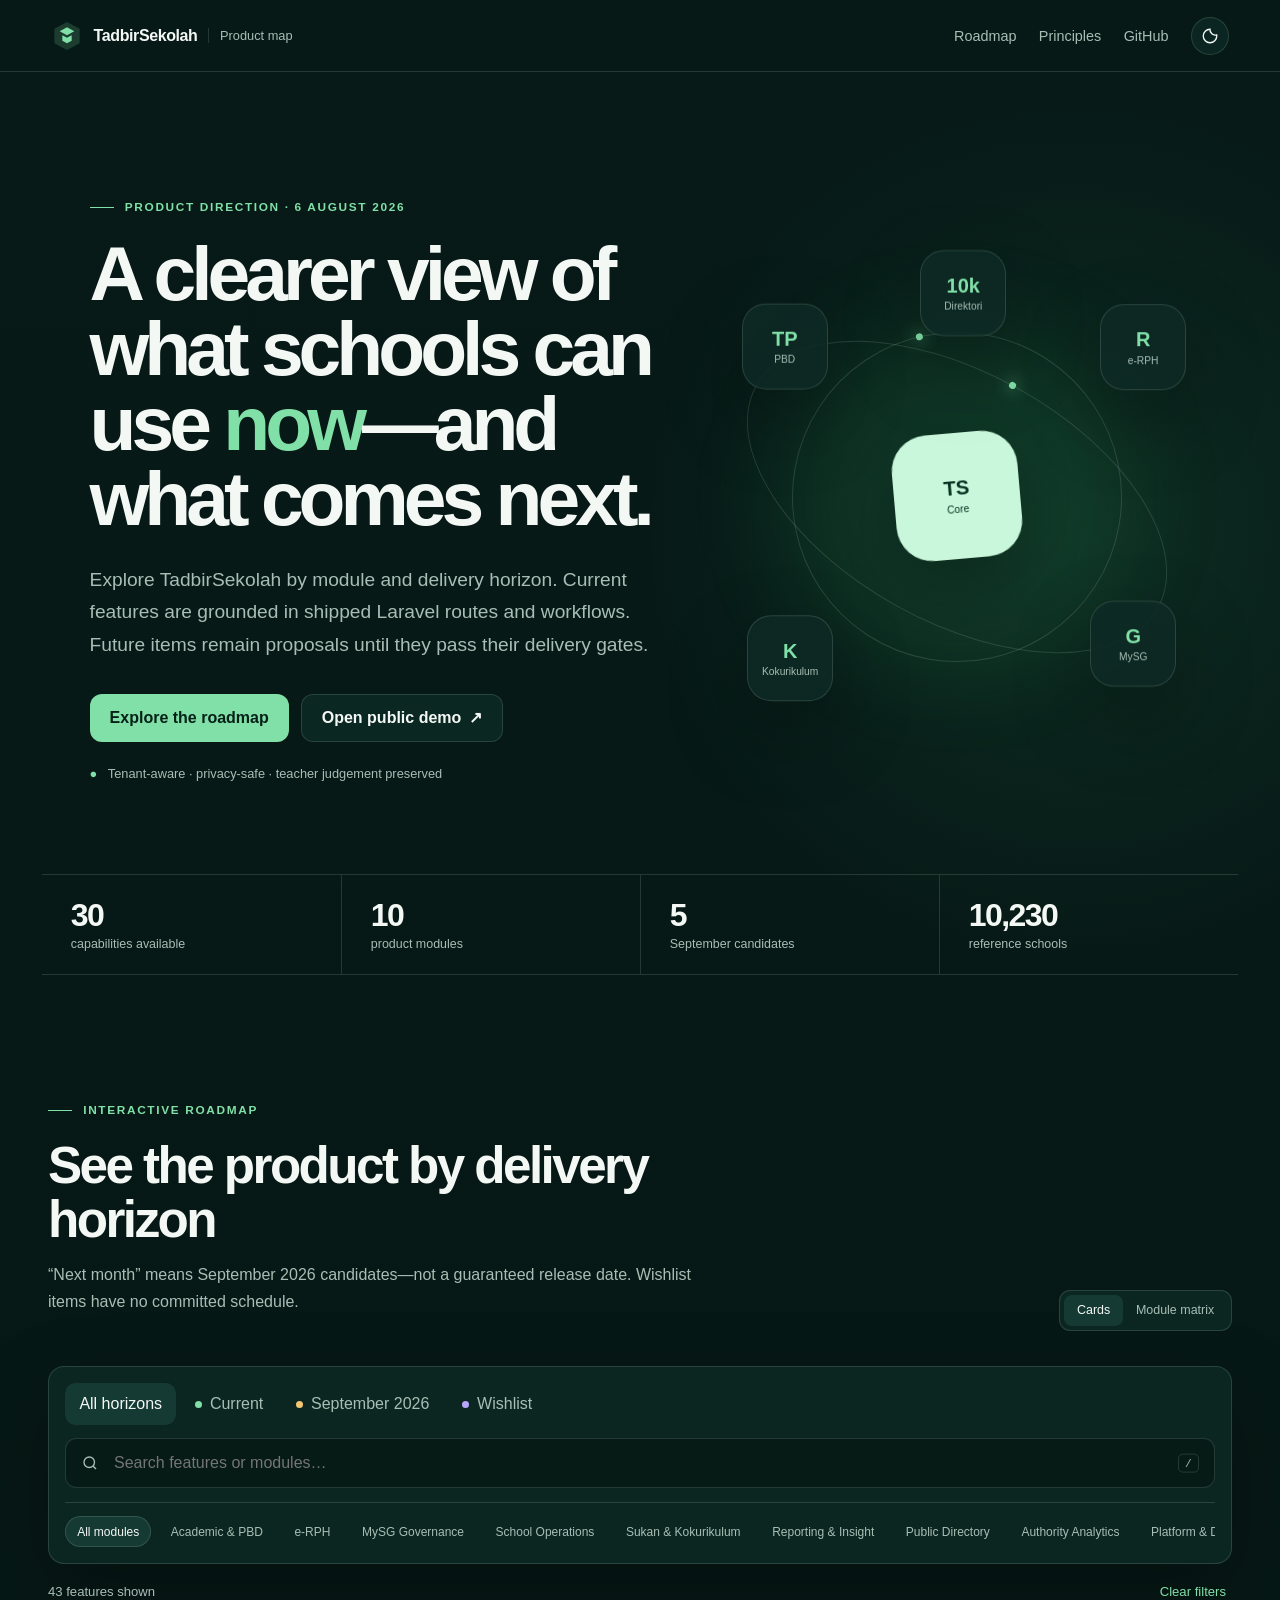
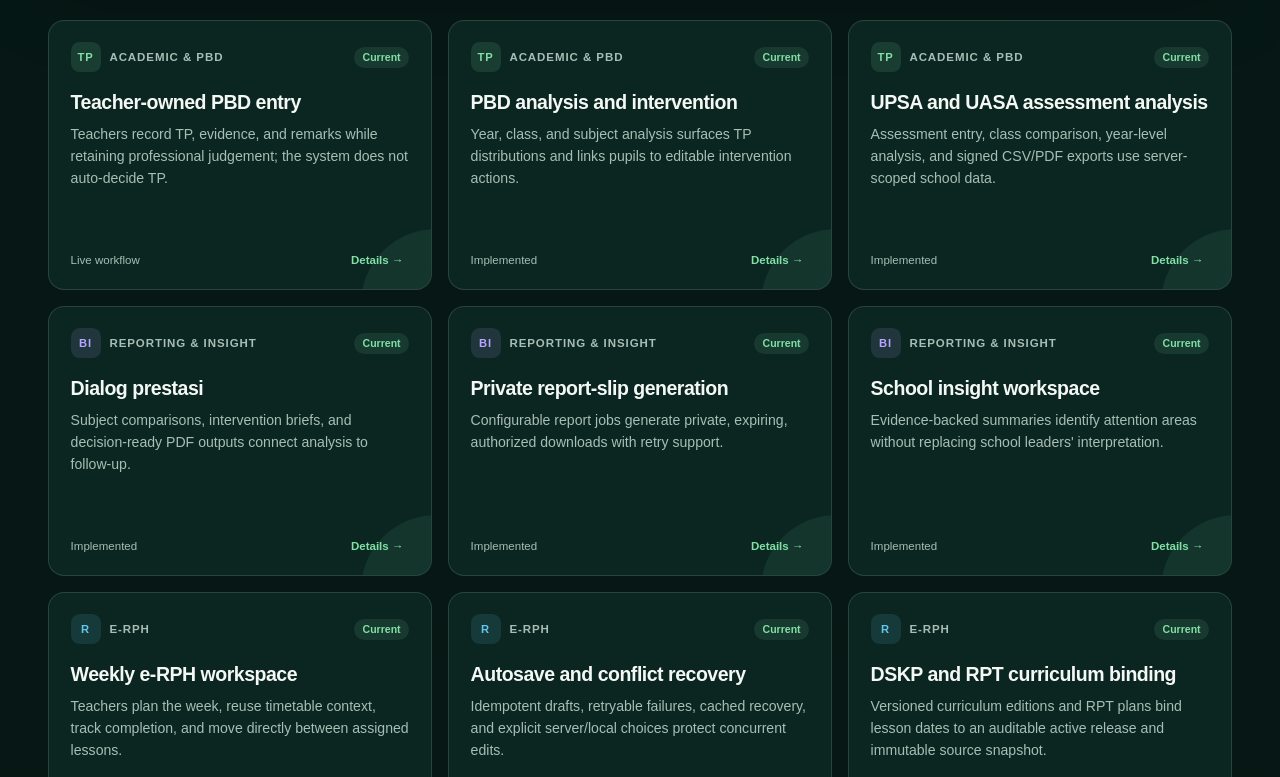
==== index.html @ f1ed51a6 "publish TadbirSekolah product roadmap" ====
<!doctype html>
<html lang="en">
<head>
  <meta charset="utf-8">
  <meta name="viewport" content="width=device-width, initial-scale=1">
  <meta http-equiv="refresh" content="0; url=./TadbirSekolah/">
  <title>mmarifmz · Public project catalogues</title>
  <link rel="canonical" href="https://mmarifmz.github.io/TadbirSekolah/">
</head>
<body>
  <p>Continue to the <a href="./TadbirSekolah/">TadbirSekolah product map</a>.</p>
</body>
</html>
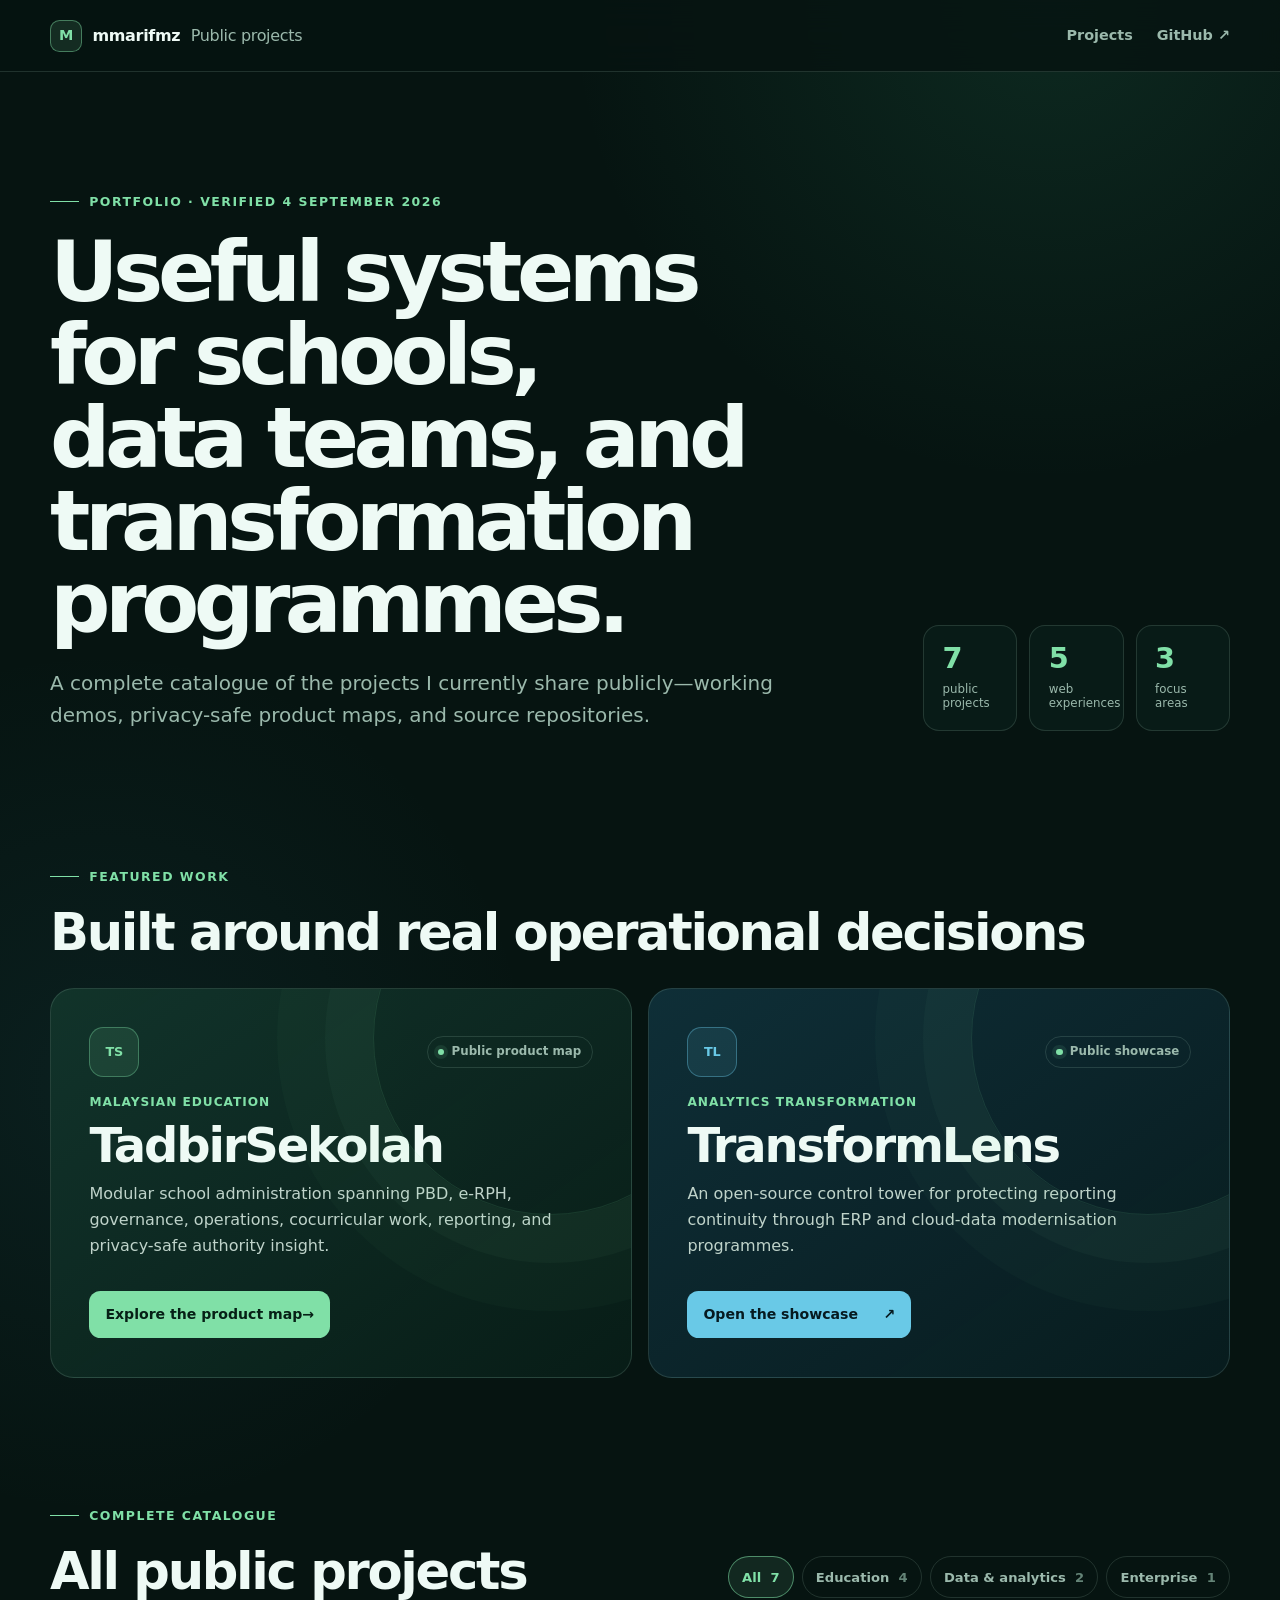
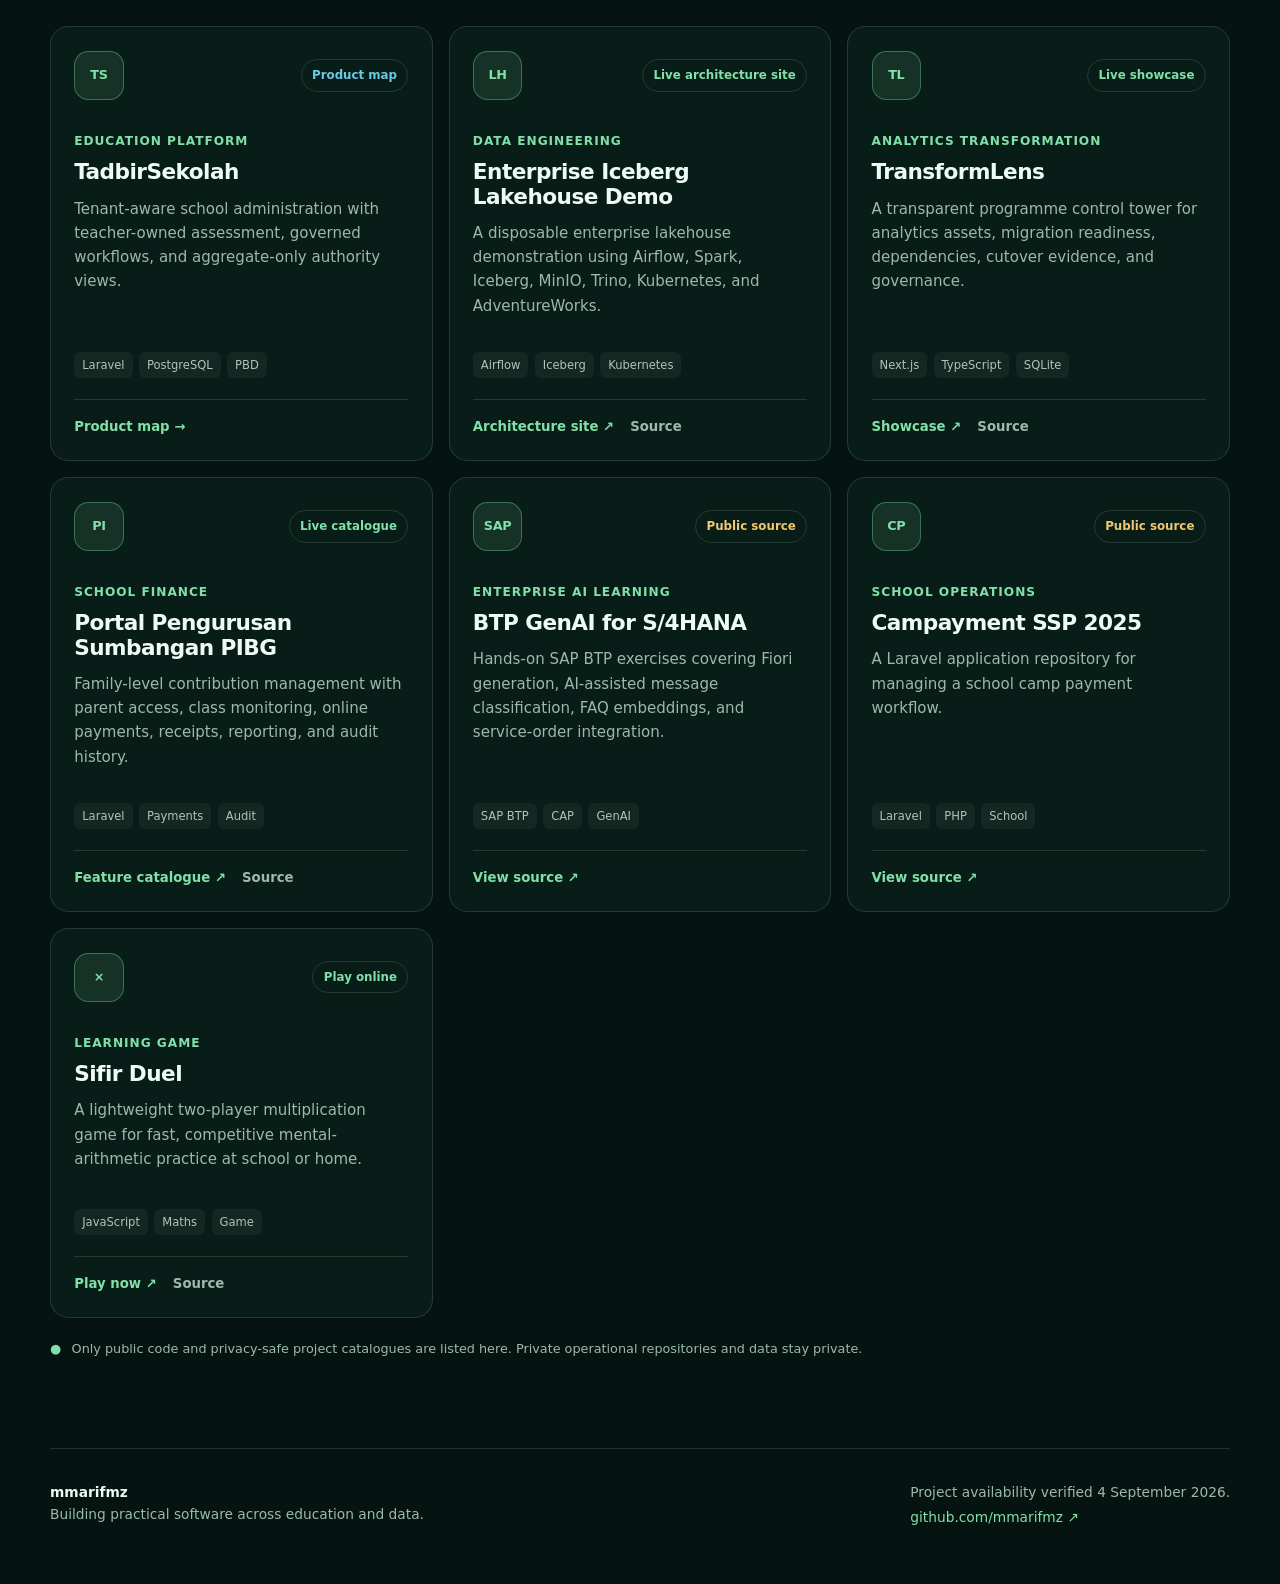
==== commit fc5370e9: "Build public projects portfolio" ====
--- a/index.html
+++ b/index.html
@@ -3,11 +3,161 @@
 <head>
   <meta charset="utf-8">
   <meta name="viewport" content="width=device-width, initial-scale=1">
-  <meta http-equiv="refresh" content="0; url=./TadbirSekolah/">
-  <title>mmarifmz · Public project catalogues</title>
-  <link rel="canonical" href="https://mmarifmz.github.io/TadbirSekolah/">
+  <meta name="description" content="Public projects by mmarifmz across Malaysian education, data engineering, analytics transformation, and enterprise technology.">
+  <meta name="theme-color" content="#071a17">
+  <link rel="icon" href="data:image/svg+xml,%3Csvg xmlns='http://www.w3.org/2000/svg' viewBox='0 0 64 64'%3E%3Crect width='64' height='64' rx='18' fill='%23071a17'/%3E%3Cpath d='M16 17h12v12H16zm20 0h12v12H36zM16 37h12v12H16zm20 0h12v12H36z' fill='%2380e0a7'/%3E%3C/svg%3E">
+  <title>mmarifmz · Public projects</title>
+  <link rel="stylesheet" href="projects.css">
 </head>
 <body>
-  <p>Continue to the <a href="./TadbirSekolah/">TadbirSekolah product map</a>.</p>
+  <a class="skip-link" href="#projects">Skip to projects</a>
+  <header class="site-header">
+    <a class="brand" href="#top" aria-label="mmarifmz public projects home">
+      <span class="brand-mark" aria-hidden="true">M</span>
+      <span>mmarifmz</span>
+      <span class="brand-suffix">Public projects</span>
+    </a>
+    <nav aria-label="Primary navigation">
+      <a href="#projects">Projects</a>
+      <a href="https://github.com/mmarifmz">GitHub <span aria-hidden="true">↗</span></a>
+    </nav>
+  </header>
+
+  <main id="top">
+    <section class="intro" aria-labelledby="page-title">
+      <div class="intro-copy">
+        <p class="eyebrow"><span></span> Portfolio · verified 4 September 2026</p>
+        <h1 id="page-title">Useful systems for schools, data teams, and transformation programmes.</h1>
+        <p class="intro-lead">A complete catalogue of the projects I currently share publicly—working demos, privacy-safe product maps, and source repositories.</p>
+      </div>
+      <div class="intro-stats" aria-label="Portfolio summary">
+        <div><strong>7</strong><span>public projects</span></div>
+        <div><strong>5</strong><span>web experiences</span></div>
+        <div><strong>3</strong><span>focus areas</span></div>
+      </div>
+    </section>
+
+    <section class="featured" aria-labelledby="featured-title">
+      <div class="section-heading">
+        <p class="eyebrow"><span></span> Featured work</p>
+        <h2 id="featured-title">Built around real operational decisions</h2>
+      </div>
+      <div class="featured-grid">
+        <article class="featured-card education">
+          <div class="featured-top">
+            <span class="project-icon">TS</span>
+            <span class="status"><i></i> Public product map</span>
+          </div>
+          <div>
+            <p class="project-type">Malaysian education</p>
+            <h3>TadbirSekolah</h3>
+            <p>Modular school administration spanning PBD, e-RPH, governance, operations, cocurricular work, reporting, and privacy-safe authority insight.</p>
+          </div>
+          <a class="button" href="./TadbirSekolah/">Explore the product map <span aria-hidden="true">→</span></a>
+        </article>
+
+        <article class="featured-card data">
+          <div class="featured-top">
+            <span class="project-icon">TL</span>
+            <span class="status"><i></i> Public showcase</span>
+          </div>
+          <div>
+            <p class="project-type">Analytics transformation</p>
+            <h3>TransformLens</h3>
+            <p>An open-source control tower for protecting reporting continuity through ERP and cloud-data modernisation programmes.</p>
+          </div>
+          <a class="button" href="https://mmarifmz.github.io/TransformLens/">Open the showcase <span aria-hidden="true">↗</span></a>
+        </article>
+      </div>
+    </section>
+
+    <section class="projects-section" id="projects" aria-labelledby="projects-title">
+      <div class="section-heading split">
+        <div>
+          <p class="eyebrow"><span></span> Complete catalogue</p>
+          <h2 id="projects-title">All public projects</h2>
+        </div>
+        <div class="filters" role="group" aria-label="Filter projects by focus area">
+          <button type="button" class="active" data-filter="all" aria-pressed="true">All <span>7</span></button>
+          <button type="button" data-filter="education" aria-pressed="false">Education <span>4</span></button>
+          <button type="button" data-filter="data" aria-pressed="false">Data &amp; analytics <span>2</span></button>
+          <button type="button" data-filter="enterprise" aria-pressed="false">Enterprise <span>1</span></button>
+        </div>
+      </div>
+
+      <div class="project-grid" id="projectGrid">
+        <article class="project-card" data-category="education">
+          <div class="card-heading"><span class="project-icon">TS</span><span class="availability catalogue">Product map</span></div>
+          <p class="project-type">Education platform</p>
+          <h3>TadbirSekolah</h3>
+          <p>Tenant-aware school administration with teacher-owned assessment, governed workflows, and aggregate-only authority views.</p>
+          <ul class="tags" aria-label="Technologies and topics"><li>Laravel</li><li>PostgreSQL</li><li>PBD</li></ul>
+          <div class="card-actions"><a href="./TadbirSekolah/">Product map <span aria-hidden="true">→</span></a></div>
+        </article>
+
+        <article class="project-card" data-category="data">
+          <div class="card-heading"><span class="project-icon">LH</span><span class="availability live">Live architecture site</span></div>
+          <p class="project-type">Data engineering</p>
+          <h3>Enterprise Iceberg Lakehouse Demo</h3>
+          <p>A disposable enterprise lakehouse demonstration using Airflow, Spark, Iceberg, MinIO, Trino, Kubernetes, and AdventureWorks.</p>
+          <ul class="tags" aria-label="Technologies and topics"><li>Airflow</li><li>Iceberg</li><li>Kubernetes</li></ul>
+          <div class="card-actions"><a href="https://mmarifmz.github.io/enterprise-iceberg-lakehouse-demo/">Architecture site <span aria-hidden="true">↗</span></a><a class="secondary-link" href="https://github.com/mmarifmz/enterprise-iceberg-lakehouse-demo">Source</a></div>
+        </article>
+
+        <article class="project-card" data-category="data">
+          <div class="card-heading"><span class="project-icon">TL</span><span class="availability live">Live showcase</span></div>
+          <p class="project-type">Analytics transformation</p>
+          <h3>TransformLens</h3>
+          <p>A transparent programme control tower for analytics assets, migration readiness, dependencies, cutover evidence, and governance.</p>
+          <ul class="tags" aria-label="Technologies and topics"><li>Next.js</li><li>TypeScript</li><li>SQLite</li></ul>
+          <div class="card-actions"><a href="https://mmarifmz.github.io/TransformLens/">Showcase <span aria-hidden="true">↗</span></a><a class="secondary-link" href="https://github.com/mmarifmz/TransformLens">Source</a></div>
+        </article>
+
+        <article class="project-card" data-category="education">
+          <div class="card-heading"><span class="project-icon">PI</span><span class="availability live">Live catalogue</span></div>
+          <p class="project-type">School finance</p>
+          <h3>Portal Pengurusan Sumbangan PIBG</h3>
+          <p>Family-level contribution management with parent access, class monitoring, online payments, receipts, reporting, and audit history.</p>
+          <ul class="tags" aria-label="Technologies and topics"><li>Laravel</li><li>Payments</li><li>Audit</li></ul>
+          <div class="card-actions"><a href="https://mmarifmz.github.io/portal_pengurusan_yuran_pibg/">Feature catalogue <span aria-hidden="true">↗</span></a><a class="secondary-link" href="https://github.com/mmarifmz/portal_pengurusan_yuran_pibg">Source</a></div>
+        </article>
+
+        <article class="project-card" data-category="enterprise">
+          <div class="card-heading"><span class="project-icon">SAP</span><span class="availability source">Public source</span></div>
+          <p class="project-type">Enterprise AI learning</p>
+          <h3>BTP GenAI for S/4HANA</h3>
+          <p>Hands-on SAP BTP exercises covering Fiori generation, AI-assisted message classification, FAQ embeddings, and service-order integration.</p>
+          <ul class="tags" aria-label="Technologies and topics"><li>SAP BTP</li><li>CAP</li><li>GenAI</li></ul>
+          <div class="card-actions"><a href="https://github.com/mmarifmz/BTPGenAI4S4_STUNDENTH53">View source <span aria-hidden="true">↗</span></a></div>
+        </article>
+
+        <article class="project-card" data-category="education">
+          <div class="card-heading"><span class="project-icon">CP</span><span class="availability source">Public source</span></div>
+          <p class="project-type">School operations</p>
+          <h3>Campayment SSP 2025</h3>
+          <p>A Laravel application repository for managing a school camp payment workflow.</p>
+          <ul class="tags" aria-label="Technologies and topics"><li>Laravel</li><li>PHP</li><li>School</li></ul>
+          <div class="card-actions"><a href="https://github.com/mmarifmz/campayment_ssp_2025">View source <span aria-hidden="true">↗</span></a></div>
+        </article>
+
+        <article class="project-card" data-category="education">
+          <div class="card-heading"><span class="project-icon">×</span><span class="availability live">Play online</span></div>
+          <p class="project-type">Learning game</p>
+          <h3>Sifir Duel</h3>
+          <p>A lightweight two-player multiplication game for fast, competitive mental-arithmetic practice at school or home.</p>
+          <ul class="tags" aria-label="Technologies and topics"><li>JavaScript</li><li>Maths</li><li>Game</li></ul>
+          <div class="card-actions"><a href="https://mmarifmz.github.io/sifir_duel/">Play now <span aria-hidden="true">↗</span></a><a class="secondary-link" href="https://github.com/mmarifmz/sifir_duel">Source</a></div>
+        </article>
+      </div>
+      <p class="privacy-note"><span aria-hidden="true">●</span> Only public code and privacy-safe project catalogues are listed here. Private operational repositories and data stay private.</p>
+    </section>
+  </main>
+
+  <footer>
+    <div><strong>mmarifmz</strong><p>Building practical software across education and data.</p></div>
+    <div><p>Project availability verified 4 September 2026.</p><a href="https://github.com/mmarifmz">github.com/mmarifmz <span aria-hidden="true">↗</span></a></div>
+  </footer>
+
+  <script src="projects.js"></script>
 </body>
 </html>
--- a/projects.css
+++ b/projects.css
@@ -0,0 +1,128 @@
+:root {
+  color-scheme: dark;
+  --bg: #061411;
+  --surface: #0b201b;
+  --line: rgba(199, 237, 220, .14);
+  --text: #eefaf5;
+  --muted: #9bb9ac;
+  --green: #80e0a7;
+  --blue: #69c9e7;
+  --yellow: #f2c76f;
+  --max: 1180px;
+}
+
+* { box-sizing: border-box; }
+html { scroll-behavior: smooth; }
+body {
+  margin: 0;
+  min-width: 320px;
+  background: radial-gradient(circle at 82% 0%, rgba(50, 153, 111, .16), transparent 30rem), radial-gradient(circle at 8% 34%, rgba(50, 133, 153, .1), transparent 27rem), var(--bg);
+  color: var(--text);
+  font-family: Inter, ui-sans-serif, system-ui, -apple-system, BlinkMacSystemFont, "Segoe UI", sans-serif;
+  font-size: 16px;
+  line-height: 1.6;
+}
+
+a { color: inherit; }
+button, a { -webkit-tap-highlight-color: transparent; }
+.skip-link { position: fixed; top: -5rem; left: 1rem; z-index: 10; padding: .7rem 1rem; border-radius: .5rem; background: var(--green); color: #062016; font-weight: 800; }
+.skip-link:focus { top: 1rem; }
+
+.site-header { position: sticky; top: 0; z-index: 5; display: flex; align-items: center; justify-content: space-between; min-height: 72px; padding: 0 max(1.25rem, calc((100vw - var(--max)) / 2)); border-bottom: 1px solid var(--line); background: rgba(6, 20, 17, .84); backdrop-filter: blur(18px); }
+.brand { display: flex; align-items: center; gap: .65rem; text-decoration: none; font-weight: 800; letter-spacing: -.02em; }
+.brand-mark { display: grid; place-items: center; width: 2rem; height: 2rem; border: 1px solid rgba(128, 224, 167, .45); border-radius: .6rem; background: rgba(128, 224, 167, .12); color: var(--green); font-size: .9rem; }
+.brand-suffix { color: var(--muted); font-weight: 500; }
+nav { display: flex; gap: 1.5rem; }
+nav a { color: var(--muted); font-size: .9rem; font-weight: 650; text-decoration: none; }
+nav a:hover, nav a:focus-visible { color: var(--green); }
+
+main, footer { width: min(calc(100% - 2.5rem), var(--max)); margin-inline: auto; }
+.intro { display: grid; grid-template-columns: minmax(0, 1.45fr) minmax(16rem, .55fr); gap: 4rem; align-items: end; padding: 7.5rem 0 6rem; }
+.eyebrow { display: flex; align-items: center; gap: .65rem; margin: 0 0 1.2rem; color: var(--green); font-size: .78rem; font-weight: 800; letter-spacing: .12em; text-transform: uppercase; }
+.eyebrow span { display: block; width: 1.8rem; height: 1px; background: currentColor; }
+h1, h2, h3, p { margin-top: 0; }
+h1 { max-width: 880px; margin-bottom: 1.35rem; font-size: clamp(2.8rem, 6.6vw, 5.7rem); line-height: .98; letter-spacing: -.065em; text-wrap: balance; }
+.intro-lead { max-width: 760px; margin-bottom: 0; color: var(--muted); font-size: clamp(1.05rem, 2vw, 1.25rem); }
+.intro-stats { display: grid; grid-template-columns: repeat(3, 1fr); gap: .75rem; }
+.intro-stats div { min-width: 0; padding: 1.15rem; border: 1px solid var(--line); border-radius: 1rem; background: rgba(11, 32, 27, .68); }
+.intro-stats strong { display: block; color: var(--green); font-size: 1.8rem; line-height: 1; }
+.intro-stats span { display: block; margin-top: .55rem; color: var(--muted); font-size: .74rem; line-height: 1.25; }
+
+.featured, .projects-section { padding: 2.5rem 0 5.5rem; }
+.section-heading { margin-bottom: 1.75rem; }
+.section-heading h2 { margin-bottom: 0; font-size: clamp(2rem, 4vw, 3.2rem); line-height: 1.05; letter-spacing: -.045em; }
+.section-heading.split { display: flex; align-items: end; justify-content: space-between; gap: 2rem; }
+.featured-grid { display: grid; grid-template-columns: repeat(2, 1fr); gap: 1rem; }
+.featured-card { position: relative; display: flex; flex-direction: column; justify-content: space-between; min-height: 390px; overflow: hidden; padding: clamp(1.5rem, 4vw, 2.4rem); border: 1px solid var(--line); border-radius: 1.5rem; background: linear-gradient(145deg, rgba(18, 52, 43, .97), rgba(8, 29, 24, .95)); }
+.featured-card::after { content: ""; position: absolute; top: -8rem; right: -6rem; width: 22rem; height: 22rem; border: 1px solid rgba(128, 224, 167, .12); border-radius: 50%; box-shadow: 0 0 0 3rem rgba(128, 224, 167, .035), 0 0 0 6rem rgba(128, 224, 167, .025); pointer-events: none; }
+.featured-card.data { background: linear-gradient(145deg, rgba(15, 48, 57, .97), rgba(8, 28, 31, .95)); }
+.featured-top, .card-heading, .card-actions { display: flex; align-items: center; justify-content: space-between; gap: 1rem; }
+.project-icon { display: grid; place-items: center; width: 3.1rem; height: 3.1rem; flex: 0 0 auto; border: 1px solid rgba(128, 224, 167, .36); border-radius: .9rem; background: rgba(128, 224, 167, .11); color: var(--green); font-size: .8rem; font-weight: 900; letter-spacing: -.02em; }
+.data .project-icon { border-color: rgba(105, 201, 231, .38); background: rgba(105, 201, 231, .1); color: var(--blue); }
+.status, .availability { display: inline-flex; align-items: center; gap: .45rem; padding: .35rem .65rem; border: 1px solid var(--line); border-radius: 999px; color: var(--muted); font-size: .74rem; font-weight: 700; white-space: nowrap; }
+.status i { width: .4rem; height: .4rem; border-radius: 50%; background: var(--green); box-shadow: 0 0 0 .25rem rgba(128, 224, 167, .1); }
+.project-type { margin-bottom: .55rem; color: var(--green); font-size: .76rem; font-weight: 800; letter-spacing: .08em; text-transform: uppercase; }
+.featured-card h3 { margin-bottom: .75rem; font-size: clamp(2rem, 4vw, 3rem); line-height: 1; letter-spacing: -.045em; }
+.featured-card p:not(.project-type) { max-width: 36rem; color: #bfd3ca; }
+.button { position: relative; z-index: 1; display: flex; align-items: center; justify-content: space-between; width: fit-content; min-width: 14rem; padding: .78rem 1rem; border-radius: .72rem; background: var(--green); color: #062016; font-size: .88rem; font-weight: 850; text-decoration: none; }
+.data .button { background: var(--blue); color: #061a20; }
+.button:hover, .button:focus-visible { transform: translateY(-2px); }
+
+.filters { display: flex; flex-wrap: wrap; gap: .5rem; justify-content: flex-end; }
+.filters button { padding: .6rem .82rem; border: 1px solid var(--line); border-radius: 999px; background: transparent; color: var(--muted); font: inherit; font-size: .82rem; font-weight: 700; cursor: pointer; }
+.filters button span { margin-left: .3rem; color: #648477; }
+.filters button:hover, .filters button:focus-visible, .filters button.active { border-color: rgba(128, 224, 167, .55); background: rgba(128, 224, 167, .1); color: var(--green); }
+.filters button.active span { color: var(--green); }
+.project-grid { display: grid; grid-template-columns: repeat(3, minmax(0, 1fr)); gap: 1rem; }
+.project-card { display: flex; flex-direction: column; min-height: 390px; padding: 1.45rem; border: 1px solid var(--line); border-radius: 1.15rem; background: rgba(11, 32, 27, .78); transition: border-color .2s ease, transform .2s ease, opacity .2s ease; }
+.project-card:hover { border-color: rgba(128, 224, 167, .34); transform: translateY(-3px); }
+.project-card[hidden] { display: none; }
+.project-card .project-type { margin-top: 2rem; }
+.project-card h3 { margin-bottom: .7rem; font-size: 1.35rem; line-height: 1.15; letter-spacing: -.025em; }
+.project-card > p:not(.project-type) { color: var(--muted); font-size: .94rem; }
+.availability.live { color: var(--green); }
+.availability.catalogue { color: var(--blue); }
+.availability.source { color: var(--yellow); }
+.tags { display: flex; flex-wrap: wrap; gap: .4rem; margin: auto 0 1.3rem; padding: 1.2rem 0 0; list-style: none; }
+.tags li { padding: .25rem .5rem; border-radius: .4rem; background: rgba(255, 255, 255, .045); color: #acc6ba; font-size: .72rem; }
+.card-actions { justify-content: flex-start; border-top: 1px solid var(--line); padding-top: 1rem; }
+.card-actions a { color: var(--green); font-size: .83rem; font-weight: 800; text-decoration: none; }
+.card-actions .secondary-link { color: var(--muted); font-weight: 650; }
+.card-actions a:hover, .card-actions a:focus-visible { text-decoration: underline; text-underline-offset: .25rem; }
+.privacy-note { display: flex; align-items: flex-start; gap: .65rem; margin: 1.3rem 0 0; color: var(--muted); font-size: .8rem; }
+.privacy-note span { color: var(--green); }
+
+footer { display: flex; justify-content: space-between; gap: 2rem; padding: 2rem 0 3.5rem; border-top: 1px solid var(--line); color: var(--muted); font-size: .86rem; }
+footer strong { color: var(--text); }
+footer p { margin-bottom: .2rem; }
+footer a { color: var(--green); text-decoration: none; }
+
+@media (max-width: 920px) {
+  .intro { grid-template-columns: 1fr; gap: 2.5rem; padding: 5rem 0 4rem; }
+  .intro-stats { max-width: 34rem; }
+  .project-grid { grid-template-columns: repeat(2, minmax(0, 1fr)); }
+  .section-heading.split { align-items: flex-start; flex-direction: column; }
+  .filters { justify-content: flex-start; }
+}
+
+@media (max-width: 680px) {
+  .site-header { min-height: 64px; }
+  .brand-suffix { display: none; }
+  nav a:first-child { display: none; }
+  main, footer { width: min(calc(100% - 1.5rem), var(--max)); }
+  .intro { padding-top: 4rem; }
+  h1 { font-size: clamp(2.65rem, 14vw, 4.2rem); }
+  .intro-stats { gap: .5rem; }
+  .intro-stats div { padding: .8rem; }
+  .featured-grid, .project-grid { grid-template-columns: 1fr; }
+  .featured-card { min-height: 360px; }
+  .project-card { min-height: 350px; }
+  .filters { width: 100%; flex-wrap: nowrap; overflow-x: auto; padding-bottom: .35rem; }
+  .filters button { flex: 0 0 auto; }
+  footer { flex-direction: column; }
+}
+
+@media (prefers-reduced-motion: reduce) {
+  html { scroll-behavior: auto; }
+  *, *::before, *::after { transition-duration: .01ms !important; }
+}
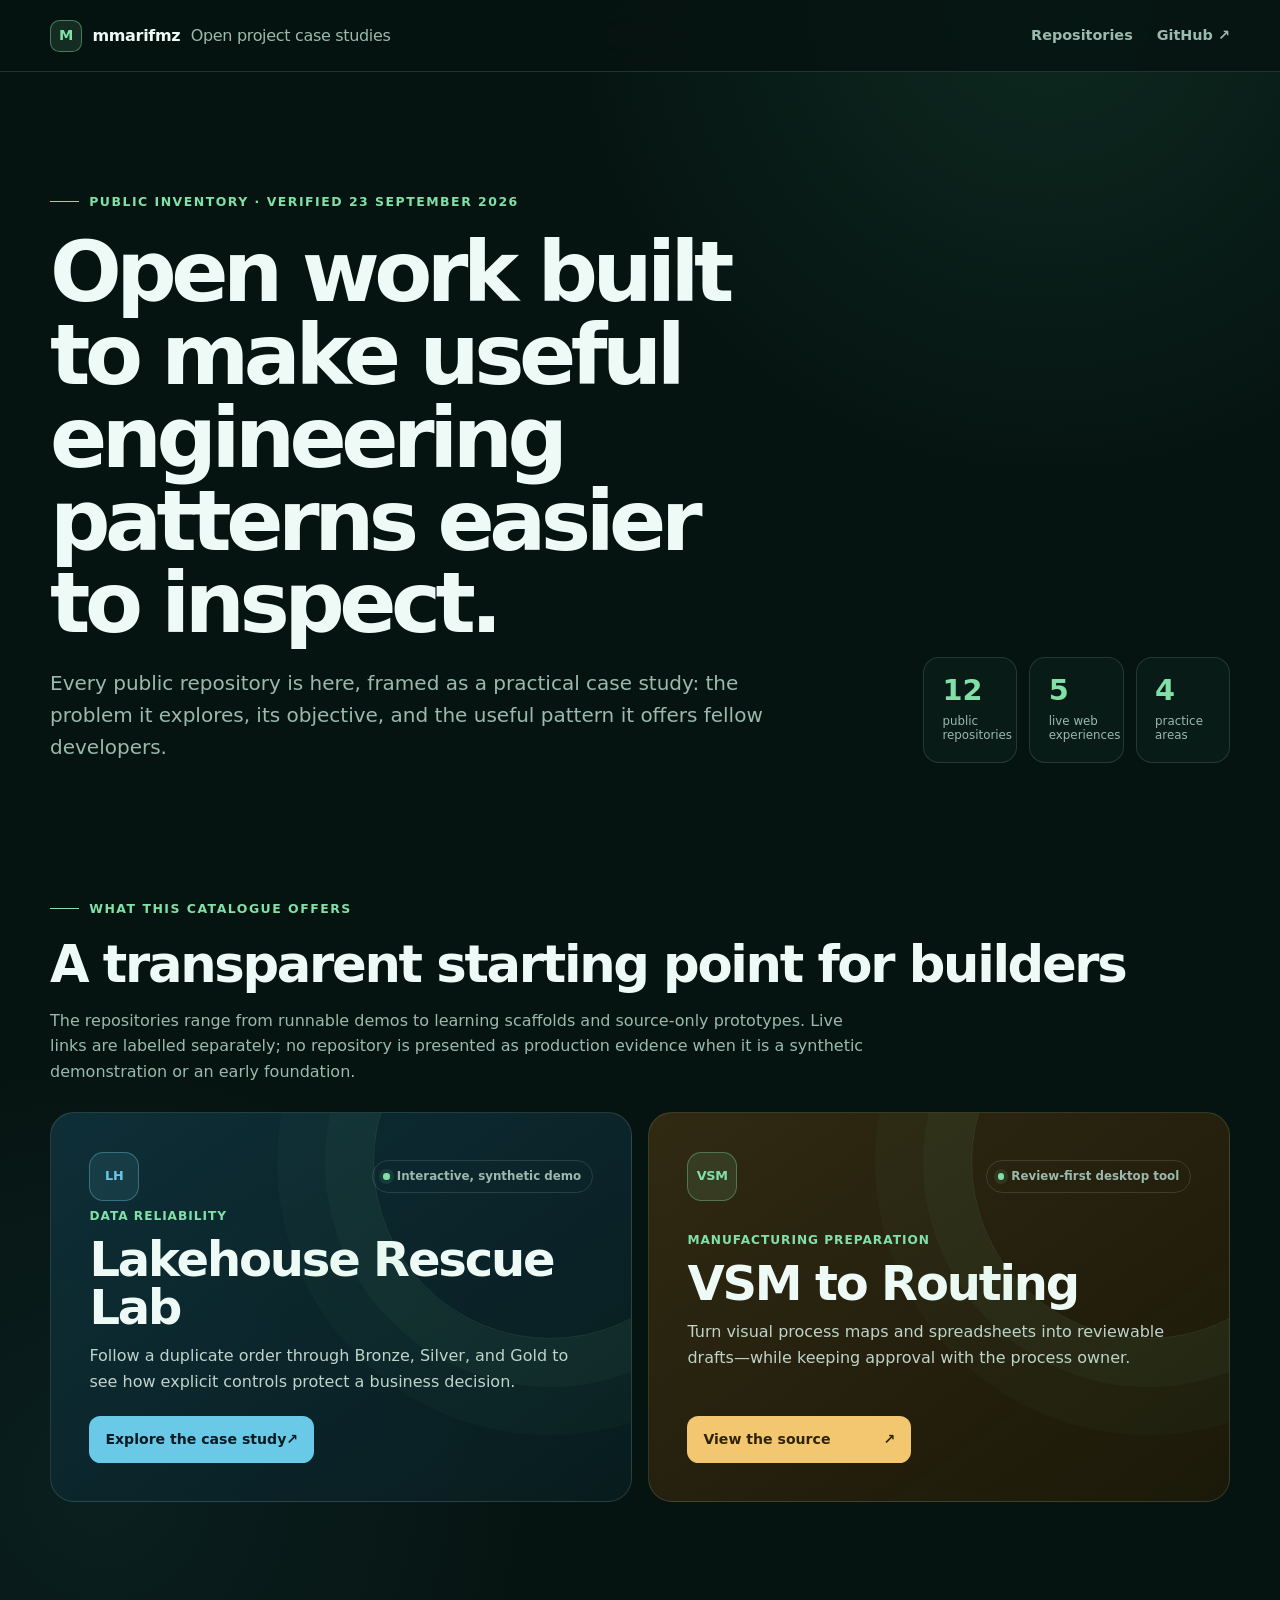
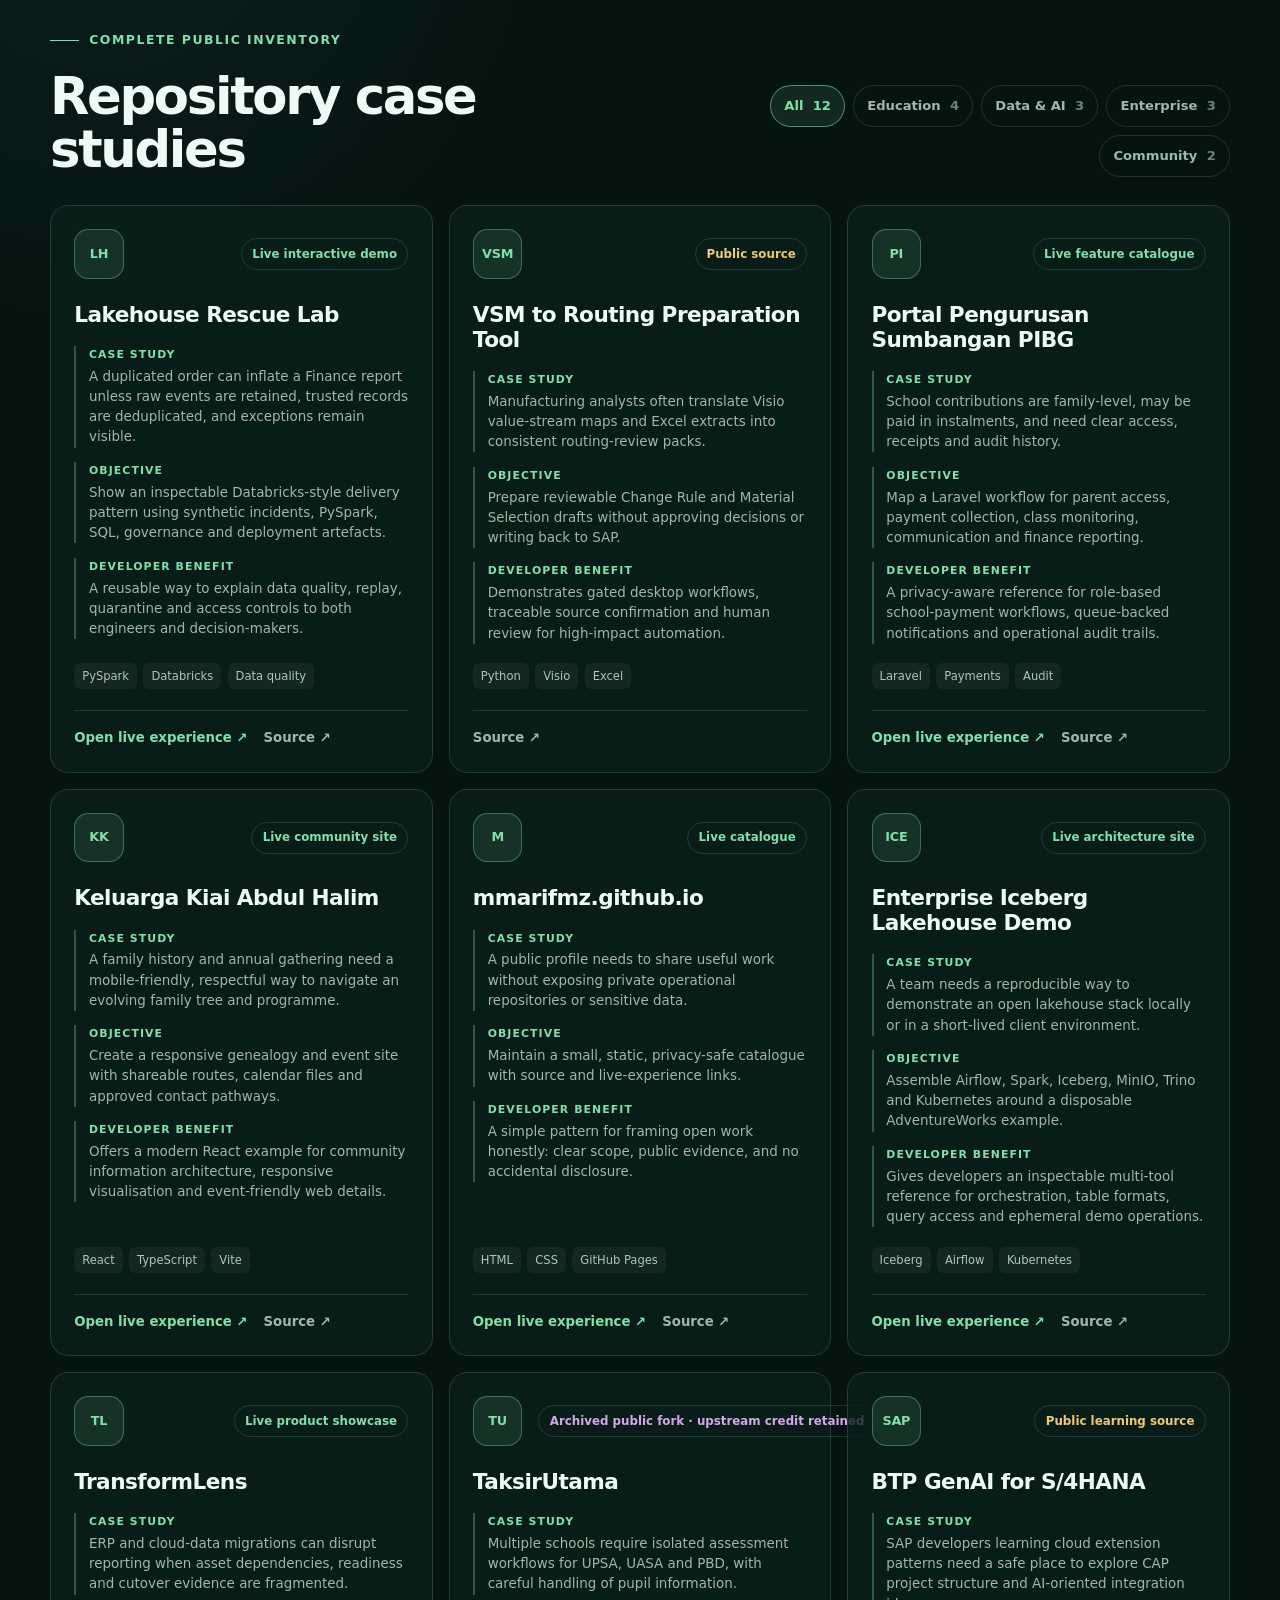
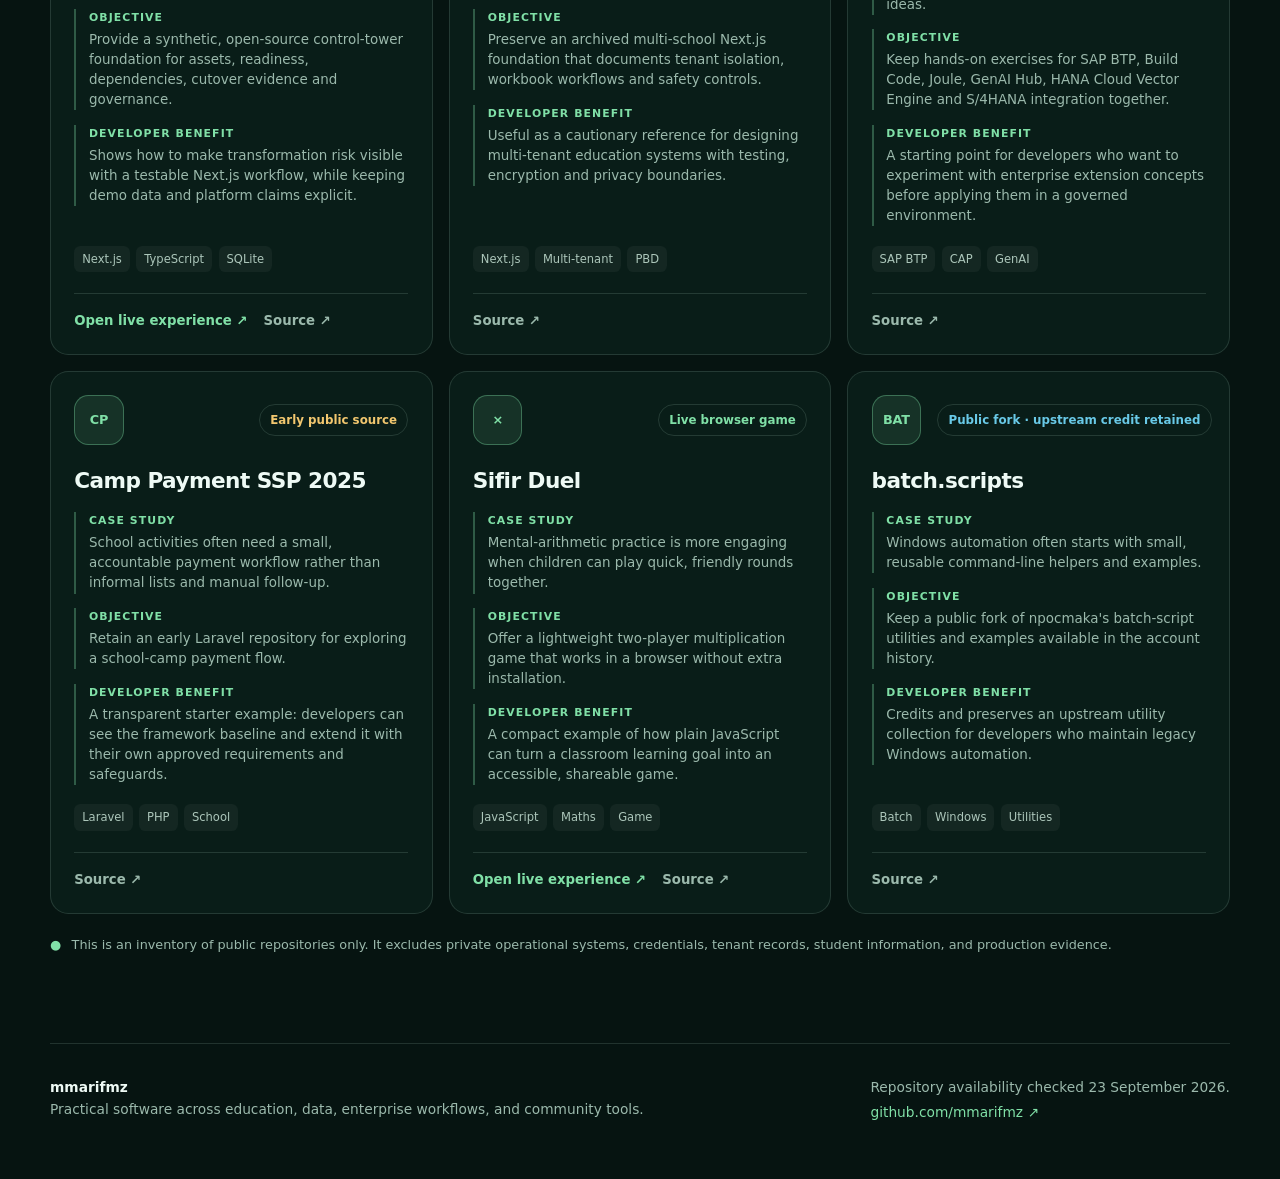
==== commit e232b6b7: "Expand public repository case studies" ====
--- a/index.html
+++ b/index.html
@@ -3,161 +3,37 @@
 <head>
   <meta charset="utf-8">
   <meta name="viewport" content="width=device-width, initial-scale=1">
-  <meta name="description" content="Public projects by mmarifmz across Malaysian education, data engineering, analytics transformation, and enterprise technology.">
+  <meta name="description" content="Public repositories by mmarifmz: case studies, objectives, and practical benefits for developer communities.">
   <meta name="theme-color" content="#071a17">
   <link rel="icon" href="data:image/svg+xml,%3Csvg xmlns='http://www.w3.org/2000/svg' viewBox='0 0 64 64'%3E%3Crect width='64' height='64' rx='18' fill='%23071a17'/%3E%3Cpath d='M16 17h12v12H16zm20 0h12v12H36zM16 37h12v12H16zm20 0h12v12H36z' fill='%2380e0a7'/%3E%3C/svg%3E">
-  <title>mmarifmz · Public projects</title>
+  <title>mmarifmz · Open project case studies</title>
   <link rel="stylesheet" href="projects.css">
 </head>
 <body>
-  <a class="skip-link" href="#projects">Skip to projects</a>
+  <a class="skip-link" href="#projects">Skip to repositories</a>
   <header class="site-header">
-    <a class="brand" href="#top" aria-label="mmarifmz public projects home">
-      <span class="brand-mark" aria-hidden="true">M</span>
-      <span>mmarifmz</span>
-      <span class="brand-suffix">Public projects</span>
-    </a>
-    <nav aria-label="Primary navigation">
-      <a href="#projects">Projects</a>
-      <a href="https://github.com/mmarifmz">GitHub <span aria-hidden="true">↗</span></a>
-    </nav>
+    <a class="brand" href="#top" aria-label="mmarifmz open project case studies home"><span class="brand-mark" aria-hidden="true">M</span><span>mmarifmz</span><span class="brand-suffix">Open project case studies</span></a>
+    <nav aria-label="Primary navigation"><a href="#projects">Repositories</a><a href="https://github.com/mmarifmz">GitHub <span aria-hidden="true">↗</span></a></nav>
   </header>
-
   <main id="top">
     <section class="intro" aria-labelledby="page-title">
-      <div class="intro-copy">
-        <p class="eyebrow"><span></span> Portfolio · verified 4 September 2026</p>
-        <h1 id="page-title">Useful systems for schools, data teams, and transformation programmes.</h1>
-        <p class="intro-lead">A complete catalogue of the projects I currently share publicly—working demos, privacy-safe product maps, and source repositories.</p>
-      </div>
-      <div class="intro-stats" aria-label="Portfolio summary">
-        <div><strong>7</strong><span>public projects</span></div>
-        <div><strong>5</strong><span>web experiences</span></div>
-        <div><strong>3</strong><span>focus areas</span></div>
+      <div class="intro-copy"><p class="eyebrow"><span></span> Public inventory · verified 23 September 2026</p><h1 id="page-title">Open work built to make useful engineering patterns easier to inspect.</h1><p class="intro-lead">Every public repository is here, framed as a practical case study: the problem it explores, its objective, and the useful pattern it offers fellow developers.</p></div>
+      <div class="intro-stats" aria-label="Portfolio summary"><div><strong>12</strong><span>public repositories</span></div><div><strong>5</strong><span>live web experiences</span></div><div><strong>4</strong><span>practice areas</span></div></div>
+    </section>
+    <section class="featured" aria-labelledby="featured-title">
+      <div class="section-heading"><p class="eyebrow"><span></span> What this catalogue offers</p><h2 id="featured-title">A transparent starting point for builders</h2><p class="section-lead">The repositories range from runnable demos to learning scaffolds and source-only prototypes. Live links are labelled separately; no repository is presented as production evidence when it is a synthetic demonstration or an early foundation.</p></div>
+      <div class="featured-grid">
+        <article class="featured-card data"><div class="featured-top"><span class="project-icon">LH</span><span class="status"><i></i> Interactive, synthetic demo</span></div><div><p class="project-type">Data reliability</p><h3>Lakehouse Rescue Lab</h3><p>Follow a duplicate order through Bronze, Silver, and Gold to see how explicit controls protect a business decision.</p></div><a class="button" href="https://mmarifmz.github.io/lakehouse-rescue-lab/">Explore the case study <span aria-hidden="true">↗</span></a></article>
+        <article class="featured-card enterprise"><div class="featured-top"><span class="project-icon">VSM</span><span class="status"><i></i> Review-first desktop tool</span></div><div><p class="project-type">Manufacturing preparation</p><h3>VSM to Routing</h3><p>Turn visual process maps and spreadsheets into reviewable drafts—while keeping approval with the process owner.</p></div><a class="button" href="https://github.com/mmarifmz/vsm-to-routing-preparation-tool">View the source <span aria-hidden="true">↗</span></a></article>
       </div>
     </section>
-
-    <section class="featured" aria-labelledby="featured-title">
-      <div class="section-heading">
-        <p class="eyebrow"><span></span> Featured work</p>
-        <h2 id="featured-title">Built around real operational decisions</h2>
-      </div>
-      <div class="featured-grid">
-        <article class="featured-card education">
-          <div class="featured-top">
-            <span class="project-icon">TS</span>
-            <span class="status"><i></i> Public product map</span>
-          </div>
-          <div>
-            <p class="project-type">Malaysian education</p>
-            <h3>TadbirSekolah</h3>
-            <p>Modular school administration spanning PBD, e-RPH, governance, operations, cocurricular work, reporting, and privacy-safe authority insight.</p>
-          </div>
-          <a class="button" href="./TadbirSekolah/">Explore the product map <span aria-hidden="true">→</span></a>
-        </article>
-
-        <article class="featured-card data">
-          <div class="featured-top">
-            <span class="project-icon">TL</span>
-            <span class="status"><i></i> Public showcase</span>
-          </div>
-          <div>
-            <p class="project-type">Analytics transformation</p>
-            <h3>TransformLens</h3>
-            <p>An open-source control tower for protecting reporting continuity through ERP and cloud-data modernisation programmes.</p>
-          </div>
-          <a class="button" href="https://mmarifmz.github.io/TransformLens/">Open the showcase <span aria-hidden="true">↗</span></a>
-        </article>
-      </div>
-    </section>
-
     <section class="projects-section" id="projects" aria-labelledby="projects-title">
-      <div class="section-heading split">
-        <div>
-          <p class="eyebrow"><span></span> Complete catalogue</p>
-          <h2 id="projects-title">All public projects</h2>
-        </div>
-        <div class="filters" role="group" aria-label="Filter projects by focus area">
-          <button type="button" class="active" data-filter="all" aria-pressed="true">All <span>7</span></button>
-          <button type="button" data-filter="education" aria-pressed="false">Education <span>4</span></button>
-          <button type="button" data-filter="data" aria-pressed="false">Data &amp; analytics <span>2</span></button>
-          <button type="button" data-filter="enterprise" aria-pressed="false">Enterprise <span>1</span></button>
-        </div>
-      </div>
-
-      <div class="project-grid" id="projectGrid">
-        <article class="project-card" data-category="education">
-          <div class="card-heading"><span class="project-icon">TS</span><span class="availability catalogue">Product map</span></div>
-          <p class="project-type">Education platform</p>
-          <h3>TadbirSekolah</h3>
-          <p>Tenant-aware school administration with teacher-owned assessment, governed workflows, and aggregate-only authority views.</p>
-          <ul class="tags" aria-label="Technologies and topics"><li>Laravel</li><li>PostgreSQL</li><li>PBD</li></ul>
-          <div class="card-actions"><a href="./TadbirSekolah/">Product map <span aria-hidden="true">→</span></a></div>
-        </article>
-
-        <article class="project-card" data-category="data">
-          <div class="card-heading"><span class="project-icon">LH</span><span class="availability live">Live architecture site</span></div>
-          <p class="project-type">Data engineering</p>
-          <h3>Enterprise Iceberg Lakehouse Demo</h3>
-          <p>A disposable enterprise lakehouse demonstration using Airflow, Spark, Iceberg, MinIO, Trino, Kubernetes, and AdventureWorks.</p>
-          <ul class="tags" aria-label="Technologies and topics"><li>Airflow</li><li>Iceberg</li><li>Kubernetes</li></ul>
-          <div class="card-actions"><a href="https://mmarifmz.github.io/enterprise-iceberg-lakehouse-demo/">Architecture site <span aria-hidden="true">↗</span></a><a class="secondary-link" href="https://github.com/mmarifmz/enterprise-iceberg-lakehouse-demo">Source</a></div>
-        </article>
-
-        <article class="project-card" data-category="data">
-          <div class="card-heading"><span class="project-icon">TL</span><span class="availability live">Live showcase</span></div>
-          <p class="project-type">Analytics transformation</p>
-          <h3>TransformLens</h3>
-          <p>A transparent programme control tower for analytics assets, migration readiness, dependencies, cutover evidence, and governance.</p>
-          <ul class="tags" aria-label="Technologies and topics"><li>Next.js</li><li>TypeScript</li><li>SQLite</li></ul>
-          <div class="card-actions"><a href="https://mmarifmz.github.io/TransformLens/">Showcase <span aria-hidden="true">↗</span></a><a class="secondary-link" href="https://github.com/mmarifmz/TransformLens">Source</a></div>
-        </article>
-
-        <article class="project-card" data-category="education">
-          <div class="card-heading"><span class="project-icon">PI</span><span class="availability live">Live catalogue</span></div>
-          <p class="project-type">School finance</p>
-          <h3>Portal Pengurusan Sumbangan PIBG</h3>
-          <p>Family-level contribution management with parent access, class monitoring, online payments, receipts, reporting, and audit history.</p>
-          <ul class="tags" aria-label="Technologies and topics"><li>Laravel</li><li>Payments</li><li>Audit</li></ul>
-          <div class="card-actions"><a href="https://mmarifmz.github.io/portal_pengurusan_yuran_pibg/">Feature catalogue <span aria-hidden="true">↗</span></a><a class="secondary-link" href="https://github.com/mmarifmz/portal_pengurusan_yuran_pibg">Source</a></div>
-        </article>
-
-        <article class="project-card" data-category="enterprise">
-          <div class="card-heading"><span class="project-icon">SAP</span><span class="availability source">Public source</span></div>
-          <p class="project-type">Enterprise AI learning</p>
-          <h3>BTP GenAI for S/4HANA</h3>
-          <p>Hands-on SAP BTP exercises covering Fiori generation, AI-assisted message classification, FAQ embeddings, and service-order integration.</p>
-          <ul class="tags" aria-label="Technologies and topics"><li>SAP BTP</li><li>CAP</li><li>GenAI</li></ul>
-          <div class="card-actions"><a href="https://github.com/mmarifmz/BTPGenAI4S4_STUNDENTH53">View source <span aria-hidden="true">↗</span></a></div>
-        </article>
-
-        <article class="project-card" data-category="education">
-          <div class="card-heading"><span class="project-icon">CP</span><span class="availability source">Public source</span></div>
-          <p class="project-type">School operations</p>
-          <h3>Campayment SSP 2025</h3>
-          <p>A Laravel application repository for managing a school camp payment workflow.</p>
-          <ul class="tags" aria-label="Technologies and topics"><li>Laravel</li><li>PHP</li><li>School</li></ul>
-          <div class="card-actions"><a href="https://github.com/mmarifmz/campayment_ssp_2025">View source <span aria-hidden="true">↗</span></a></div>
-        </article>
-
-        <article class="project-card" data-category="education">
-          <div class="card-heading"><span class="project-icon">×</span><span class="availability live">Play online</span></div>
-          <p class="project-type">Learning game</p>
-          <h3>Sifir Duel</h3>
-          <p>A lightweight two-player multiplication game for fast, competitive mental-arithmetic practice at school or home.</p>
-          <ul class="tags" aria-label="Technologies and topics"><li>JavaScript</li><li>Maths</li><li>Game</li></ul>
-          <div class="card-actions"><a href="https://mmarifmz.github.io/sifir_duel/">Play now <span aria-hidden="true">↗</span></a><a class="secondary-link" href="https://github.com/mmarifmz/sifir_duel">Source</a></div>
-        </article>
-      </div>
-      <p class="privacy-note"><span aria-hidden="true">●</span> Only public code and privacy-safe project catalogues are listed here. Private operational repositories and data stay private.</p>
+      <div class="section-heading split"><div><p class="eyebrow"><span></span> Complete public inventory</p><h2 id="projects-title">Repository case studies</h2></div><div class="filters" role="group" aria-label="Filter repositories by focus area"><button type="button" class="active" data-filter="all" aria-pressed="true">All <span>12</span></button><button type="button" data-filter="education" aria-pressed="false">Education <span>4</span></button><button type="button" data-filter="data" aria-pressed="false">Data &amp; AI <span>3</span></button><button type="button" data-filter="enterprise" aria-pressed="false">Enterprise <span>3</span></button><button type="button" data-filter="community" aria-pressed="false">Community <span>2</span></button></div></div>
+      <div class="project-grid" id="projectGrid" aria-live="polite"></div>
+      <p class="privacy-note"><span aria-hidden="true">●</span> This is an inventory of public repositories only. It excludes private operational systems, credentials, tenant records, student information, and production evidence.</p>
     </section>
   </main>
-
-  <footer>
-    <div><strong>mmarifmz</strong><p>Building practical software across education and data.</p></div>
-    <div><p>Project availability verified 4 September 2026.</p><a href="https://github.com/mmarifmz">github.com/mmarifmz <span aria-hidden="true">↗</span></a></div>
-  </footer>
-
+  <footer><div><strong>mmarifmz</strong><p>Practical software across education, data, enterprise workflows, and community tools.</p></div><div><p>Repository availability checked 23 September 2026.</p><a href="https://github.com/mmarifmz">github.com/mmarifmz <span aria-hidden="true">↗</span></a></div></footer>
   <script src="projects.js"></script>
 </body>
 </html>
--- a/projects.css
+++ b/projects.css
@@ -51,11 +51,13 @@
 .featured, .projects-section { padding: 2.5rem 0 5.5rem; }
 .section-heading { margin-bottom: 1.75rem; }
 .section-heading h2 { margin-bottom: 0; font-size: clamp(2rem, 4vw, 3.2rem); line-height: 1.05; letter-spacing: -.045em; }
+.section-lead { max-width: 52rem; margin: 1rem 0 0; color: var(--muted); }
 .section-heading.split { display: flex; align-items: end; justify-content: space-between; gap: 2rem; }
 .featured-grid { display: grid; grid-template-columns: repeat(2, 1fr); gap: 1rem; }
 .featured-card { position: relative; display: flex; flex-direction: column; justify-content: space-between; min-height: 390px; overflow: hidden; padding: clamp(1.5rem, 4vw, 2.4rem); border: 1px solid var(--line); border-radius: 1.5rem; background: linear-gradient(145deg, rgba(18, 52, 43, .97), rgba(8, 29, 24, .95)); }
 .featured-card::after { content: ""; position: absolute; top: -8rem; right: -6rem; width: 22rem; height: 22rem; border: 1px solid rgba(128, 224, 167, .12); border-radius: 50%; box-shadow: 0 0 0 3rem rgba(128, 224, 167, .035), 0 0 0 6rem rgba(128, 224, 167, .025); pointer-events: none; }
 .featured-card.data { background: linear-gradient(145deg, rgba(15, 48, 57, .97), rgba(8, 28, 31, .95)); }
+.featured-card.enterprise { background: linear-gradient(145deg, rgba(50, 43, 19, .97), rgba(28, 25, 9, .95)); }
 .featured-top, .card-heading, .card-actions { display: flex; align-items: center; justify-content: space-between; gap: 1rem; }
 .project-icon { display: grid; place-items: center; width: 3.1rem; height: 3.1rem; flex: 0 0 auto; border: 1px solid rgba(128, 224, 167, .36); border-radius: .9rem; background: rgba(128, 224, 167, .11); color: var(--green); font-size: .8rem; font-weight: 900; letter-spacing: -.02em; }
 .data .project-icon { border-color: rgba(105, 201, 231, .38); background: rgba(105, 201, 231, .1); color: var(--blue); }
@@ -66,6 +68,7 @@
 .featured-card p:not(.project-type) { max-width: 36rem; color: #bfd3ca; }
 .button { position: relative; z-index: 1; display: flex; align-items: center; justify-content: space-between; width: fit-content; min-width: 14rem; padding: .78rem 1rem; border-radius: .72rem; background: var(--green); color: #062016; font-size: .88rem; font-weight: 850; text-decoration: none; }
 .data .button { background: var(--blue); color: #061a20; }
+.enterprise .button { background: var(--yellow); color: #2e2407; }
 .button:hover, .button:focus-visible { transform: translateY(-2px); }
 
 .filters { display: flex; flex-wrap: wrap; gap: .5rem; justify-content: flex-end; }
@@ -74,15 +77,19 @@
 .filters button:hover, .filters button:focus-visible, .filters button.active { border-color: rgba(128, 224, 167, .55); background: rgba(128, 224, 167, .1); color: var(--green); }
 .filters button.active span { color: var(--green); }
 .project-grid { display: grid; grid-template-columns: repeat(3, minmax(0, 1fr)); gap: 1rem; }
-.project-card { display: flex; flex-direction: column; min-height: 390px; padding: 1.45rem; border: 1px solid var(--line); border-radius: 1.15rem; background: rgba(11, 32, 27, .78); transition: border-color .2s ease, transform .2s ease, opacity .2s ease; }
+.project-card { display: flex; flex-direction: column; min-height: 520px; padding: 1.45rem; border: 1px solid var(--line); border-radius: 1.15rem; background: rgba(11, 32, 27, .78); transition: border-color .2s ease, transform .2s ease, opacity .2s ease; }
 .project-card:hover { border-color: rgba(128, 224, 167, .34); transform: translateY(-3px); }
 .project-card[hidden] { display: none; }
-.project-card .project-type { margin-top: 2rem; }
-.project-card h3 { margin-bottom: .7rem; font-size: 1.35rem; line-height: 1.15; letter-spacing: -.025em; }
-.project-card > p:not(.project-type) { color: var(--muted); font-size: .94rem; }
+.project-card h3 { margin: 1.5rem 0 1.15rem; font-size: 1.35rem; line-height: 1.15; letter-spacing: -.025em; }
+.case-study { display: grid; gap: .9rem; margin: 0; }
+.case-study div { padding-left: .8rem; border-left: 2px solid rgba(128, 224, 167, .32); }
+.case-study dt { margin-bottom: .22rem; color: var(--green); font-size: .68rem; font-weight: 850; letter-spacing: .1em; text-transform: uppercase; }
+.case-study dd { margin: 0; color: var(--muted); font-size: .84rem; line-height: 1.5; }
 .availability.live { color: var(--green); }
 .availability.catalogue { color: var(--blue); }
 .availability.source { color: var(--yellow); }
+.availability.archived { color: #d6a6ed; }
+.availability.fork { color: var(--blue); }
 .tags { display: flex; flex-wrap: wrap; gap: .4rem; margin: auto 0 1.3rem; padding: 1.2rem 0 0; list-style: none; }
 .tags li { padding: .25rem .5rem; border-radius: .4rem; background: rgba(255, 255, 255, .045); color: #acc6ba; font-size: .72rem; }
 .card-actions { justify-content: flex-start; border-top: 1px solid var(--line); padding-top: 1rem; }
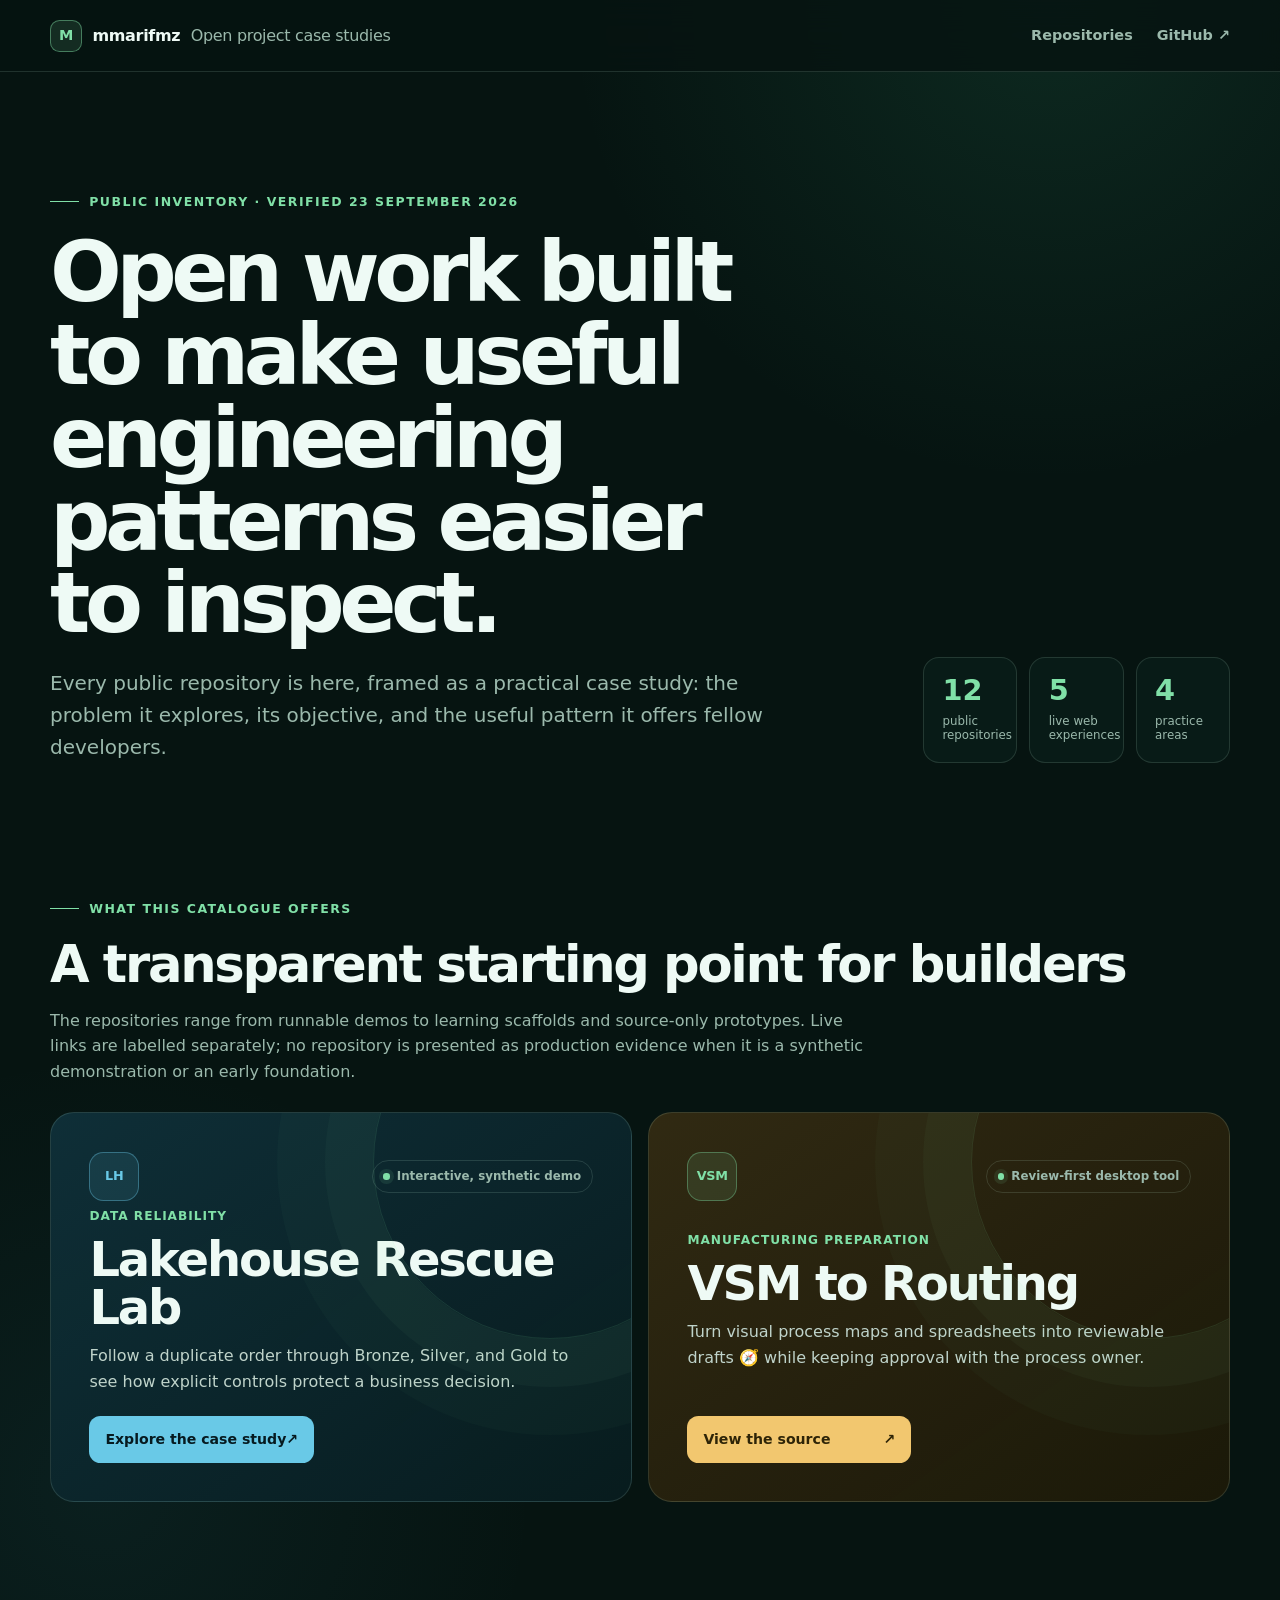
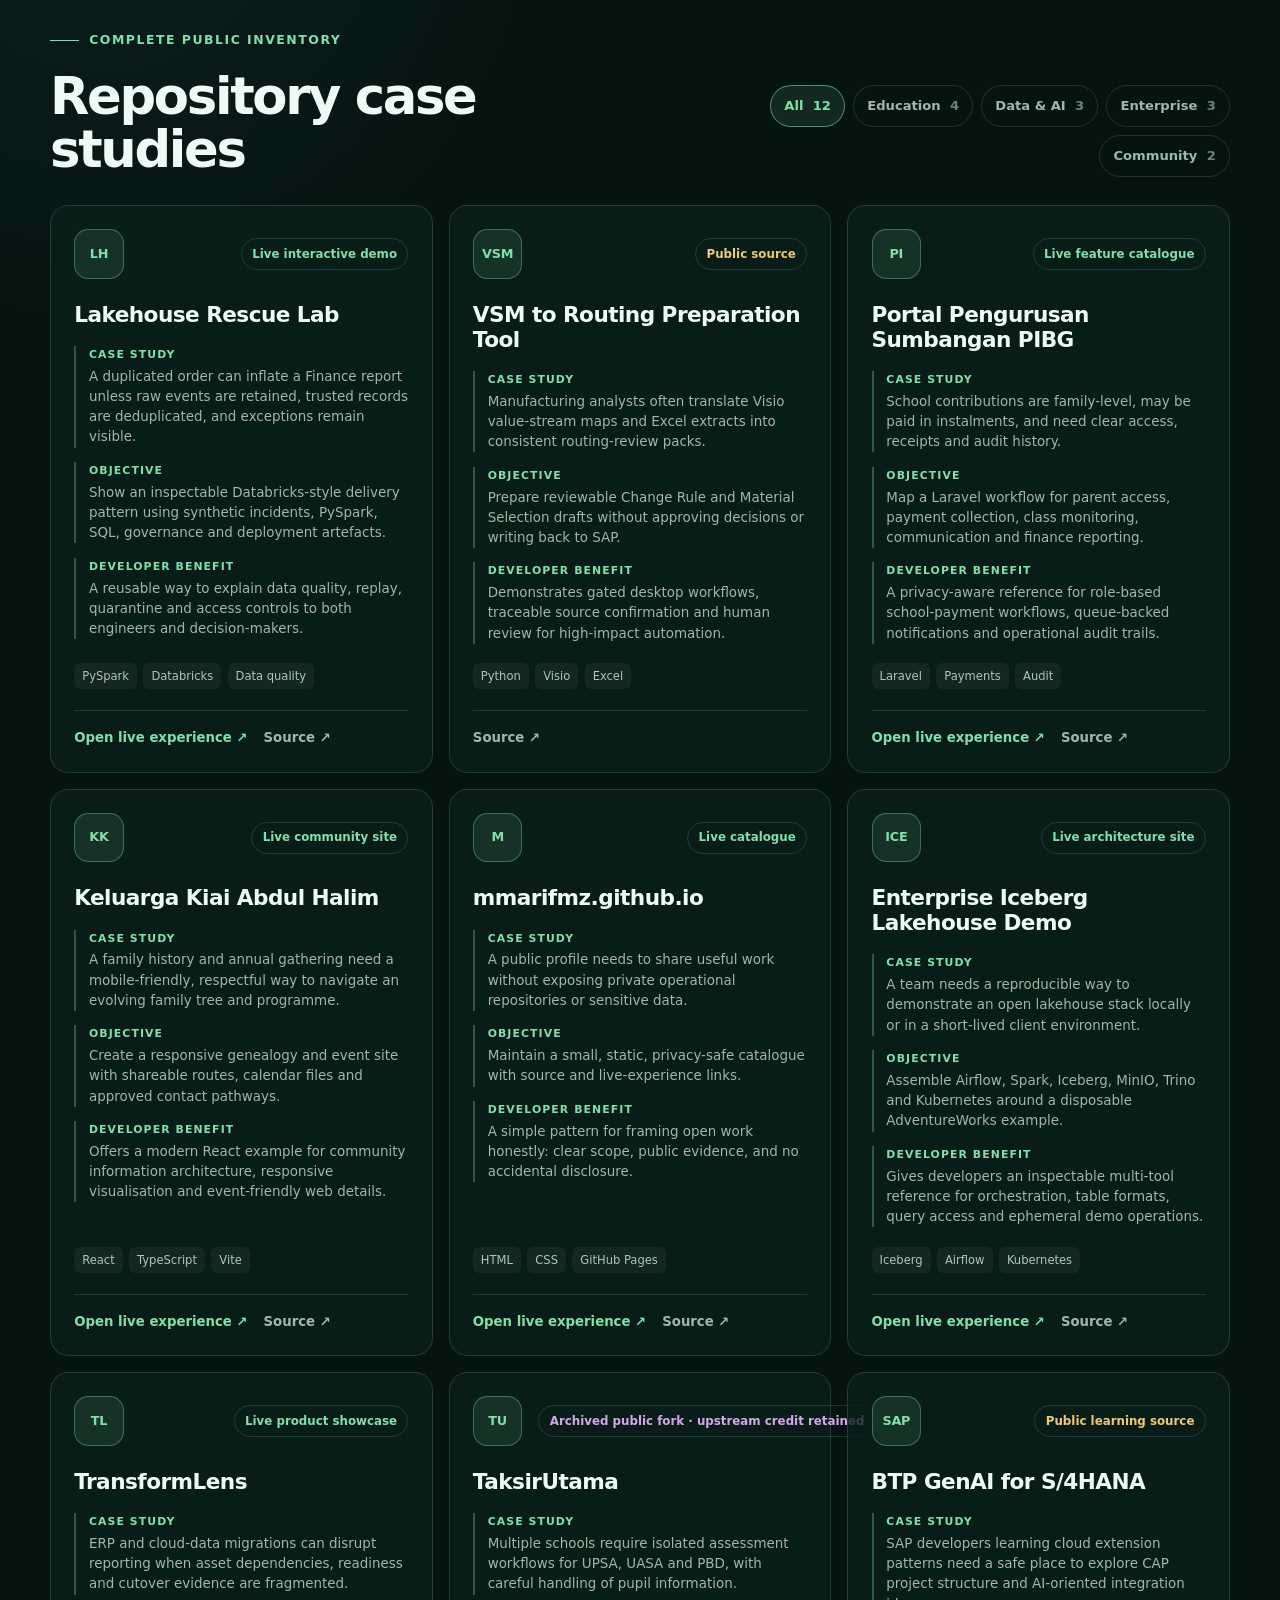
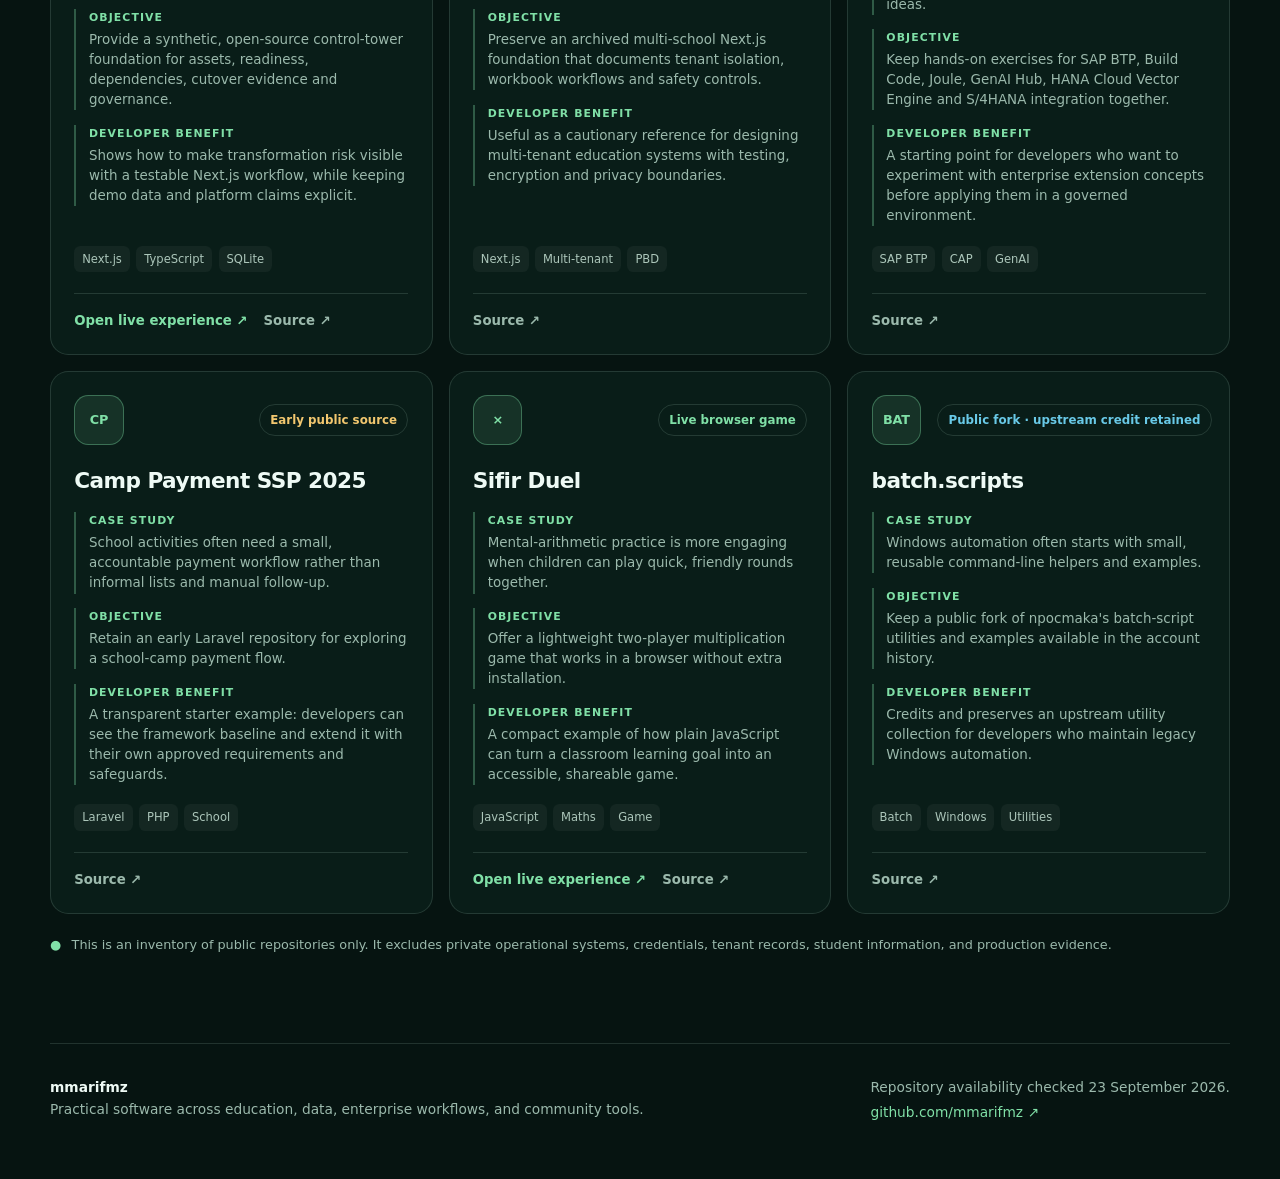
==== commit 0869fc84: "Replace em dashes with visual cues" ====
--- a/index.html
+++ b/index.html
@@ -24,7 +24,7 @@
       <div class="section-heading"><p class="eyebrow"><span></span> What this catalogue offers</p><h2 id="featured-title">A transparent starting point for builders</h2><p class="section-lead">The repositories range from runnable demos to learning scaffolds and source-only prototypes. Live links are labelled separately; no repository is presented as production evidence when it is a synthetic demonstration or an early foundation.</p></div>
       <div class="featured-grid">
         <article class="featured-card data"><div class="featured-top"><span class="project-icon">LH</span><span class="status"><i></i> Interactive, synthetic demo</span></div><div><p class="project-type">Data reliability</p><h3>Lakehouse Rescue Lab</h3><p>Follow a duplicate order through Bronze, Silver, and Gold to see how explicit controls protect a business decision.</p></div><a class="button" href="https://mmarifmz.github.io/lakehouse-rescue-lab/">Explore the case study <span aria-hidden="true">↗</span></a></article>
-        <article class="featured-card enterprise"><div class="featured-top"><span class="project-icon">VSM</span><span class="status"><i></i> Review-first desktop tool</span></div><div><p class="project-type">Manufacturing preparation</p><h3>VSM to Routing</h3><p>Turn visual process maps and spreadsheets into reviewable drafts—while keeping approval with the process owner.</p></div><a class="button" href="https://github.com/mmarifmz/vsm-to-routing-preparation-tool">View the source <span aria-hidden="true">↗</span></a></article>
+        <article class="featured-card enterprise"><div class="featured-top"><span class="project-icon">VSM</span><span class="status"><i></i> Review-first desktop tool</span></div><div><p class="project-type">Manufacturing preparation</p><h3>VSM to Routing</h3><p>Turn visual process maps and spreadsheets into reviewable drafts 🧭 while keeping approval with the process owner.</p></div><a class="button" href="https://github.com/mmarifmz/vsm-to-routing-preparation-tool">View the source <span aria-hidden="true">↗</span></a></article>
       </div>
     </section>
     <section class="projects-section" id="projects" aria-labelledby="projects-title">
